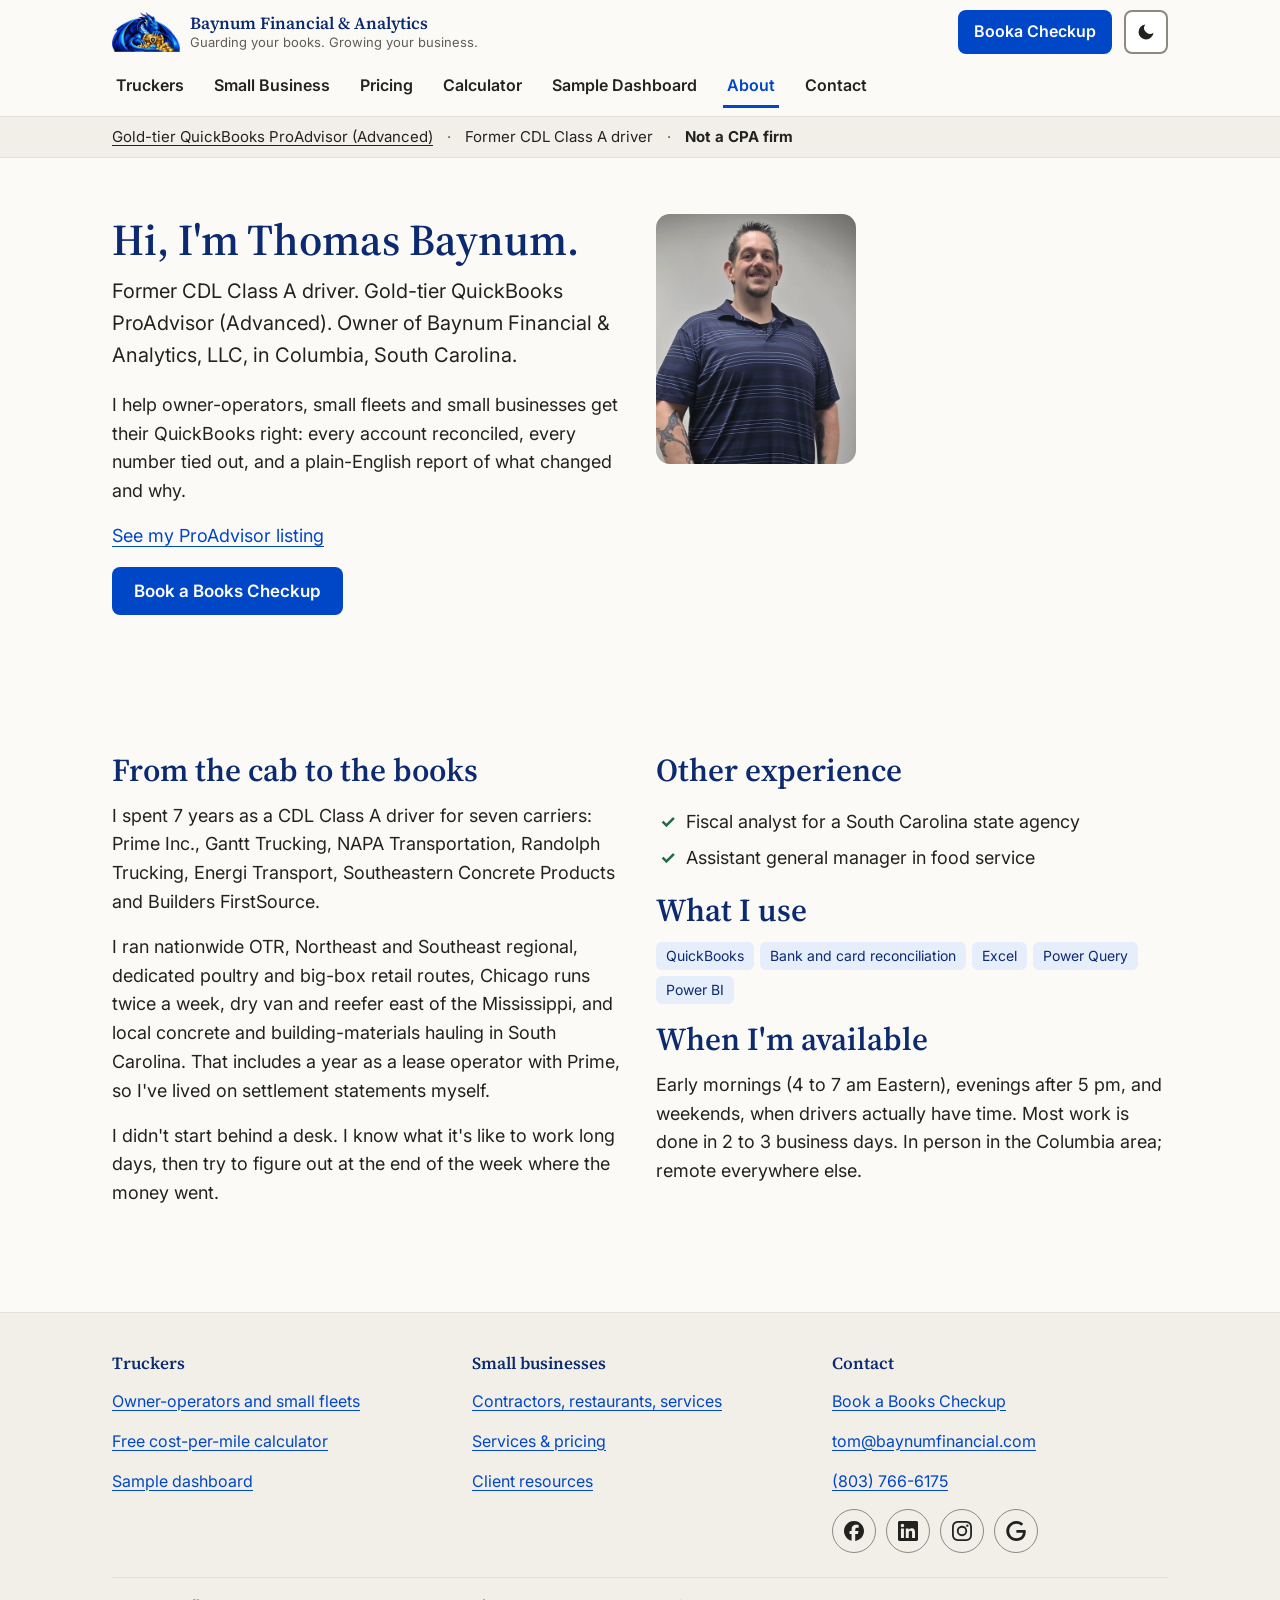
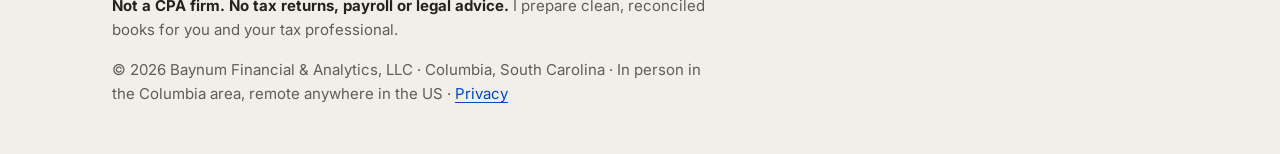
==== about/index.html @ c6dfffc3 "Redesign: desktop and mobile site in the portfolio style New pages: truckers, small business, pricin" ====
<!doctype html>
<html lang="en">
<head>
  <meta charset="utf-8">
  <meta name="viewport" content="width=device-width, initial-scale=1">
  <script>document.documentElement.classList.add('js');(function(){try{var t=localStorage.getItem('theme');if(t)document.documentElement.dataset.theme=t;}catch(e){}})();</script>
  <script async src="https://www.googletagmanager.com/gtag/js?id=G-1WZKCX57DY"></script>
  <script>
    window.dataLayer = window.dataLayer || [];
    function gtag(){dataLayer.push(arguments);}
    gtag('js', new Date());
    gtag('config', 'G-1WZKCX57DY');
  </script>
  <title>About Thomas Baynum | Baynum Financial &amp; Analytics</title>
  <meta name="description" content="Former CDL Class A driver for seven carriers and Gold-tier QuickBooks ProAdvisor (Advanced). Owner of Baynum Financial & Analytics, LLC in Columbia, SC.">
  <link rel="canonical" href="https://baynumfinancial.com/about/">
  <meta property="og:type" content="website">
  <meta property="og:site_name" content="Baynum Financial &amp; Analytics, LLC">
  <meta property="og:title" content="About Thomas Baynum | Baynum Financial &amp; Analytics">
  <meta property="og:description" content="Former CDL Class A driver for seven carriers and Gold-tier QuickBooks ProAdvisor (Advanced). Owner of Baynum Financial & Analytics, LLC in Columbia, SC.">
  <meta property="og:url" content="https://baynumfinancial.com/about/">
  <meta property="og:image" content="https://baynumfinancial.com/assets/og-image.jpg">
  <meta property="og:image:width" content="1200">
  <meta property="og:image:height" content="630">
  <meta property="og:image:alt" content="Blue dragon guarding a gold treasure chest. Guarding your books. Growing your business.">
  <meta name="twitter:card" content="summary_large_image">
  <meta name="twitter:image" content="https://baynumfinancial.com/assets/og-image.jpg">
  <meta name="theme-color" content="#FBFAF6" media="(prefers-color-scheme: light)">
  <meta name="theme-color" content="#15171C" media="(prefers-color-scheme: dark)">
  <link rel="icon" href="/assets/favicon.ico" sizes="any">
  <link rel="apple-touch-icon" href="/assets/apple-touch-icon.png">
  <link rel="preconnect" href="https://fonts.googleapis.com">
  <link rel="preconnect" href="https://fonts.gstatic.com" crossorigin>
  <link href="https://fonts.googleapis.com/css2?family=Inter:wght@400;600;700&family=Source+Serif+4:wght@500;600&display=swap" rel="stylesheet">
  <link rel="stylesheet" href="/assets/site.css">
</head>
<body>
<a class="skip-link" href="#main">Skip to main content</a>
<header class="site-header">
  <div class="wrap header-bar">
    <a class="brand" href="/">
      <img src="/assets/logo-mark-96.webp" width="82" height="48" alt="">
      <span>Baynum Financial &amp; Analytics<small>Guarding your books. Growing your business.</small></span>
    </a>
    <a class="btn btn-primary btn-sm header-cta" href="/contact/" data-track="header_book_click">Book<span class="hide-sm"> a Checkup</span></a>
    <button class="nav-toggle" type="button" aria-expanded="false" aria-controls="site-nav" hidden>Menu</button>
    <button type="button" class="theme-toggle" aria-pressed="false" data-theme-toggle>
      <span class="visually-hidden">Dark theme</span><svg aria-hidden="true" width="20" height="20" viewBox="0 0 24 24"><path fill="currentColor" d="M21 12.8A9 9 0 1 1 11.2 3a7 7 0 0 0 9.8 9.8z"/></svg>
    </button>
    <nav id="site-nav" aria-label="Main">
      <ul class="nav-list">
        <li><a href="/truckers/">Truckers</a></li>
        <li><a href="/small-business/">Small Business</a></li>
        <li><a href="/pricing/">Pricing</a></li>
        <li><a href="/cost-per-mile/">Calculator</a></li>
        <li><a href="/sample-dashboard/">Sample Dashboard</a></li>
        <li><a href="/about/" aria-current="page">About</a></li>
        <li><a href="/contact/">Contact</a></li>
      </ul>
    </nav>
  </div>
</header>
<div class="cred-strip">
  <div class="wrap">
    <span><a href="https://proadvisor.intuit.com/app/accountant/search?searchId=thomas-baynum" target="_blank" rel="noopener">Gold-tier QuickBooks ProAdvisor (Advanced)</a></span>
    <span>Former CDL Class A driver</span>
    <span><strong>Not a CPA firm</strong></span>
  </div>
</div>
<main id="main">

<section class="hero">
  <div class="wrap split">
    <div>
      <h1>Hi, I'm Thomas Baynum.</h1>
      <p class="lede">Former CDL Class A driver. Gold-tier QuickBooks ProAdvisor (Advanced). Owner of Baynum Financial &amp; Analytics, LLC, in Columbia, South Carolina.</p>
      <p>I help owner-operators, small fleets and small businesses get their QuickBooks right: every account reconciled, every number tied out, and a plain-English report of what changed and why.</p>
      <p><a href="https://proadvisor.intuit.com/app/accountant/search?searchId=thomas-baynum" target="_blank" rel="noopener">See my ProAdvisor listing</a></p>
      <div class="btn-row"><a class="btn btn-primary btn-block" href="/contact/" data-track="book_click">Book a Books Checkup</a></div>
    </div>
    <img class="photo" src="/assets/owner-thomas-baynum.jpg" width="480" height="600" alt="Thomas Baynum, owner of Baynum Financial &amp; Analytics, smiling in a navy striped polo">
  </div>
</section>
<section class="section" id="cab">
  <div class="wrap split">
    <div>
      <h2>From the cab to the books</h2>
      <p>I spent 7 years as a CDL Class A driver for seven carriers: Prime Inc., Gantt Trucking, NAPA Transportation, Randolph Trucking, Energi Transport, Southeastern Concrete Products and Builders FirstSource.</p>
      <p>I ran nationwide OTR, Northeast and Southeast regional, dedicated poultry and big-box retail routes, Chicago runs twice a week, dry van and reefer east of the Mississippi, and local concrete and building-materials hauling in South Carolina. That includes a year as a lease operator with Prime, so I've lived on settlement statements myself.</p>
      <p>I didn't start behind a desk. I know what it's like to work long days, then try to figure out at the end of the week where the money went.</p>
    </div>
    <div>
      <h2>Other experience</h2>
      <ul class="checklist">
        <li>Fiscal analyst for a South Carolina state agency</li>
        <li>Assistant general manager in food service</li>
      </ul>
      <h2>What I use</h2>
      <ul class="tags"><li class="tag">QuickBooks</li><li class="tag">Bank and card reconciliation</li><li class="tag">Excel</li><li class="tag">Power Query</li><li class="tag">Power BI</li></ul>
      <h2>When I'm available</h2>
      <p>Early mornings (4 to 7 am Eastern), evenings after 5 pm, and weekends, when drivers actually have time. Most work is done in 2 to 3 business days. In person in the Columbia area; remote everywhere else.</p>
    </div>
  </div>
</section>

</main>
<footer class="site-footer">
  <div class="wrap">
    <div class="footer-grid">
      <div>
        <h2>Truckers</h2>
        <ul>
          <li><a href="/truckers/">Owner-operators and small fleets</a></li>
          <li><a href="/cost-per-mile/">Free cost-per-mile calculator</a></li>
          <li><a href="/sample-dashboard/">Sample dashboard</a></li>
        </ul>
      </div>
      <div>
        <h2>Small businesses</h2>
        <ul>
          <li><a href="/small-business/">Contractors, restaurants, services</a></li>
          <li><a href="/pricing/">Services &amp; pricing</a></li>
          <li><a href="/resources.html">Client resources</a></li>
        </ul>
      </div>
      <div>
        <h2>Contact</h2>
        <ul>
          <li><a href="/contact/">Book a Books Checkup</a></li>
          <li><a href="mailto:tom@baynumfinancial.com">tom@baynumfinancial.com</a></li>
          <li><a href="tel:+18037666175">(803) 766-6175</a></li>
        </ul>
        <nav class="social" aria-label="Find Baynum Financial &amp; Analytics online">
        <a href="https://www.facebook.com/share/19sVhgPAaU/" target="_blank" rel="noopener" aria-label="Facebook" title="Facebook" data-network="facebook"><svg viewBox="0 0 24 24" aria-hidden="true"><path d="M9.101 23.691v-7.98H6.627v-3.667h2.474v-1.58c0-4.085 1.848-5.978 5.858-5.978.401 0 .955.042 1.468.103a8.68 8.68 0 0 1 1.141.195v3.325a8.623 8.623 0 0 0-.653-.036 26.805 26.805 0 0 0-.733-.009c-.707 0-1.259.096-1.675.309a1.686 1.686 0 0 0-.679.622c-.258.42-.374.995-.374 1.752v1.297h3.919l-.386 2.103-.287 1.564h-3.246v8.245C19.396 23.238 24 18.179 24 12.044c0-6.627-5.373-12-12-12s-12 5.373-12 12c0 5.628 3.874 10.35 9.101 11.647Z"/></svg></a>
        <a href="https://www.linkedin.com/company/baynumfinancial" target="_blank" rel="noopener" aria-label="LinkedIn" title="LinkedIn" data-network="linkedin"><svg viewBox="0 0 24 24" aria-hidden="true"><path d="M20.447 20.452h-3.554v-5.569c0-1.328-.027-3.037-1.852-3.037-1.853 0-2.136 1.445-2.136 2.939v5.667H9.351V9h3.414v1.561h.046c.477-.9 1.637-1.85 3.37-1.85 3.601 0 4.267 2.37 4.267 5.455v6.286zM5.337 7.433c-1.144 0-2.063-.926-2.063-2.065 0-1.138.92-2.063 2.063-2.063 1.14 0 2.064.925 2.064 2.063 0 1.139-.925 2.065-2.064 2.065zm1.782 13.019H3.555V9h3.564v11.452zM22.225 0H1.771C.792 0 0 .774 0 1.729v20.542C0 23.227.792 24 1.771 24h20.451C23.2 24 24 23.227 24 22.271V1.729C24 .774 23.2 0 22.222 0h.003z"/></svg></a>
        <a href="https://www.instagram.com/baynumbookkeeping/" target="_blank" rel="noopener" aria-label="Instagram" title="Instagram" data-network="instagram"><svg viewBox="0 0 24 24" aria-hidden="true"><path d="M7.0301.084c-1.2768.0602-2.1487.264-2.911.5634-.7888.3075-1.4575.72-2.1228 1.3877-.6652.6677-1.075 1.3368-1.3802 2.127-.2954.7638-.4956 1.6365-.552 2.914-.0564 1.2775-.0689 1.6882-.0626 4.947.0062 3.2586.0206 3.6671.0825 4.9473.061 1.2765.264 2.1482.5635 2.9107.308.7889.72 1.4573 1.388 2.1228.6679.6655 1.3365 1.0743 2.1285 1.38.7632.295 1.6361.4961 2.9134.552 1.2773.056 1.6884.069 4.9462.0627 3.2578-.0062 3.668-.0207 4.9478-.0814 1.28-.0607 2.147-.2652 2.9098-.5633.7889-.3086 1.4578-.72 2.1228-1.3881.665-.6682 1.0745-1.3378 1.3795-2.1284.2957-.7632.4966-1.636.552-2.9124.056-1.2809.0692-1.6898.063-4.948-.0063-3.2583-.021-3.6668-.0817-4.9465-.0607-1.2797-.264-2.1487-.5633-2.9117-.3084-.7889-.72-1.4568-1.3876-2.1228C21.2982 1.33 20.628.9208 19.8378.6165 19.074.321 18.2017.1197 16.9244.0645 15.6471.0093 15.236-.005 11.977.0014 8.718.0076 8.31.0215 7.0301.0839m.1402 21.6932c-1.17-.0509-1.8053-.2453-2.2287-.408-.5606-.216-.96-.4771-1.3819-.895-.422-.4178-.6811-.8186-.9-1.378-.1644-.4234-.3624-1.058-.4171-2.228-.0595-1.2645-.072-1.6442-.079-4.848-.007-3.2037.0053-3.583.0607-4.848.05-1.169.2456-1.805.408-2.2282.216-.5613.4762-.96.895-1.3816.4188-.4217.8184-.6814 1.3783-.9003.423-.1651 1.0575-.3614 2.227-.4171 1.2655-.06 1.6447-.072 4.848-.079 3.2033-.007 3.5835.005 4.8495.0608 1.169.0508 1.8053.2445 2.228.408.5608.216.96.4754 1.3816.895.4217.4194.6816.8176.9005 1.3787.1653.4217.3617 1.056.4169 2.2263.0602 1.2655.0739 1.645.0796 4.848.0058 3.203-.0055 3.5834-.061 4.848-.051 1.17-.245 1.8055-.408 2.2294-.216.5604-.4763.96-.8954 1.3814-.419.4215-.8181.6811-1.3783.9-.4224.1649-1.0577.3617-2.2262.4174-1.2656.0595-1.6448.072-4.8493.079-3.2045.007-3.5825-.006-4.848-.0608M16.953 5.5864A1.44 1.44 0 1 0 18.39 4.144a1.44 1.44 0 0 0-1.437 1.4424M5.8385 12.012c.0067 3.4032 2.7706 6.1557 6.173 6.1493 3.4026-.0065 6.157-2.7701 6.1506-6.1733-.0065-3.4032-2.771-6.1565-6.174-6.1498-3.403.0067-6.156 2.771-6.1496 6.1738M8 12.0077a4 4 0 1 1 4.008 3.9921A3.9996 3.9996 0 0 1 8 12.0077"/></svg></a>
        <a href="https://share.google/xo7Ijdk0C8H3DV2c4" target="_blank" rel="noopener" aria-label="Google Business Profile" title="Google Business Profile" data-network="google"><svg viewBox="0 0 24 24" aria-hidden="true"><path d="M12.48 10.92v3.28h7.84c-.24 1.84-.853 3.187-1.787 4.133-1.147 1.147-2.933 2.4-6.053 2.4-4.827 0-8.6-3.893-8.6-8.72s3.773-8.72 8.6-8.72c2.6 0 4.507 1.027 5.907 2.347l2.307-2.307C18.747 1.44 16.133 0 12.48 0 5.867 0 .307 5.387.307 12s5.56 12 12.173 12c3.573 0 6.267-1.173 8.373-3.36 2.16-2.16 2.84-5.213 2.84-7.667 0-.76-.053-1.467-.173-2.053H12.48z"/></svg></a>
        </nav>
      </div>
    </div>
    <div class="footer-legal">
      <p><strong>Not a CPA firm. No tax returns, payroll or legal advice.</strong> I prepare clean, reconciled books for you and your tax professional.</p>
      <p>© 2026 Baynum Financial &amp; Analytics, LLC · Columbia, South Carolina · In person in the Columbia area, remote anywhere in the US · <a href="/privacy.html">Privacy</a></p>
    </div>
  </div>
</footer>
<script src="/assets/site.js" defer></script>
</body>
</html>
---- assets/site.css ----
/* Baynum Financial & Analytics - site styles (Nov 2026 redesign)
   Calm ledger look from Thomas's portfolio + dragon blue and chest gold.
   Colours and contrast ratios: trucking-site/01-designer-audit.md, section 3. */

/* ---------- Theme tokens ---------- */
:root {
  color-scheme: light;
  --bg:#FBFAF6; --surface:#FFFFFF; --surface-2:#F1EFE8;
  --border:#E3E0D6; --border-strong:#8C8A80;
  --text:#22231F; --muted:#5E5D57; --heading:#0B2A6F;
  --brand:#0047C8; --brand-hover:#003A9E; --on-brand:#FFFFFF;
  --focus:#0060F0; --glow-rgb:0 96 240;
  --tag-bg:#E6EEFC; --tag-text:#0B2A6F;
  --gold:#F5C842; --gold-text:#7A5600; --gold-tint:#FFF6DD;
  --error:#A3201A; --error-border:#B3261E; --error-bg:#FDECEA;
  --ok:#1F6B45;
  --font-sans:"Inter", system-ui, -apple-system, "Segoe UI", Roboto, sans-serif;
  --font-serif:"Source Serif 4", Georgia, "Times New Roman", serif;
  --fs-sm:1rem; --fs-base:1.125rem; --fs-lg:1.25rem; --fs-h3:1.375rem;
  --fs-h2:clamp(1.5rem, 1.2rem + 1.2vw, 2rem);
  --fs-h1:clamp(1.875rem, 1.4rem + 2vw, 2.75rem);
  --fs-kpi:clamp(1.5rem, 1.2rem + 1vw, 2rem);
  --gutter:16px; --max:1120px;
}
@media (prefers-color-scheme: dark) {
  :root:not([data-theme="light"]) {
    color-scheme: dark;
    --bg:#15171C; --surface:#1E2128; --surface-2:#262A32;
    --border:#3A3E46; --border-strong:#6B6F78;
    --text:#ECEAE3; --muted:#B4B2A9; --heading:#ECEAE3;
    --brand:#7FB0FF; --brand-hover:#A9C9FF; --on-brand:#0B0D12;
    --focus:#7FB0FF; --glow-rgb:127 176 255;
    --tag-bg:#1D2B4A; --tag-text:#CFE0FF;
    --gold:#F2C94C; --gold-text:#F2C94C; --gold-tint:#3A3220;
    --error:#FFB4AE; --error-border:#FF6B60; --error-bg:#3A1F1F;
    --ok:#8FD6AE;
  }
}
:root[data-theme="dark"] {
  color-scheme: dark;
  --bg:#15171C; --surface:#1E2128; --surface-2:#262A32;
  --border:#3A3E46; --border-strong:#6B6F78;
  --text:#ECEAE3; --muted:#B4B2A9; --heading:#ECEAE3;
  --brand:#7FB0FF; --brand-hover:#A9C9FF; --on-brand:#0B0D12;
  --focus:#7FB0FF; --glow-rgb:127 176 255;
  --tag-bg:#1D2B4A; --tag-text:#CFE0FF;
  --gold:#F2C94C; --gold-text:#F2C94C; --gold-tint:#3A3220;
  --error:#FFB4AE; --error-border:#FF6B60; --error-bg:#3A1F1F;
  --ok:#8FD6AE;
}
@media (min-width:768px) { :root { --gutter:24px; } }
@media (min-width:1024px) { :root { --gutter:32px; } }

/* ---------- Base ---------- */
*, *::before, *::after { box-sizing:border-box; }
html { background:var(--bg); font-size:100%; -webkit-text-size-adjust:100%; scroll-behavior:smooth; }
body { margin:0; background:var(--bg); color:var(--text); font:400 var(--fs-base)/1.6 var(--font-sans); }
img { max-width:100%; height:auto; display:block; }
h1, h2, h3, .lede-serif { font-family:var(--font-serif); font-weight:600; color:var(--heading); line-height:1.2; text-wrap:balance; }
h1 { font-size:var(--fs-h1); margin:0 0 .5rem; }
h2 { font-size:var(--fs-h2); margin:0 0 .75rem; }
h3 { font-size:var(--fs-h3); margin:0 0 .4rem; }
p, li { max-width:68ch; }
p { margin:0 0 1rem; }
a { color:var(--brand); text-underline-offset:.2em; }
a:hover { color:var(--brand-hover); }
.lede { font-size:var(--fs-lg); color:var(--text); margin-bottom:1.25rem; }
.fine, small { font-size:var(--fs-sm); color:var(--muted); }
.num, .kpi strong, td.num { font-variant-numeric:tabular-nums; }
.visually-hidden { position:absolute !important; width:1px; height:1px; overflow:hidden; clip:rect(0 0 0 0); white-space:nowrap; }
.skip-link { position:absolute; left:-999px; top:8px; z-index:20; background:var(--surface); padding:8px 12px; border-radius:6px; }
.skip-link:focus { left:8px; }

/* ---------- Layout ---------- */
.wrap { width:100%; max-width:var(--max); margin:0 auto; padding:0 var(--gutter); }
.section { padding:48px 0; }
.section + .section { border-top:1px solid var(--border); }
@media (min-width:1024px) { .section { padding:64px 0; } }
.hero { padding:32px 0 40px; }
@media (min-width:1024px) { .hero { padding:56px 0 56px; } }
.hero-grid { display:grid; gap:32px; align-items:center; }
@media (min-width:900px) { .hero-grid { grid-template-columns:1.25fr .75fr; } }
.hero-art { max-width:360px; margin:0 auto; border-radius:16px; }
.grid { display:grid; gap:16px; grid-template-columns:repeat(auto-fit, minmax(260px, 1fr)); }
.grid-2 { display:grid; gap:16px; }
@media (min-width:720px) { .grid-2 { grid-template-columns:1fr 1fr; } }
.split { display:grid; gap:32px; }
@media (min-width:900px) { .split { grid-template-columns:1fr 1fr; align-items:start; } }

/* ---------- Header and navigation ---------- */
.site-header { position:relative; z-index:10; background:var(--bg); border-bottom:1px solid var(--border); }
@media (min-width:900px) { .site-header { position:sticky; top:0; } }
.header-bar { display:flex; flex-wrap:wrap; align-items:center; gap:8px 12px; padding-top:8px; padding-bottom:8px; }
.brand { display:flex; align-items:center; gap:10px; margin-right:auto; min-height:48px; color:var(--heading); text-decoration:none; font:600 1.0625rem/1.15 var(--font-serif); }
.brand img { width:auto; height:40px; }
.brand small { display:block; font:400 .8125rem var(--font-sans); color:var(--muted); }
@media (max-width:420px) { .brand small { display:none; } }
.nav-toggle { min-height:44px; min-width:72px; font:600 1rem var(--font-sans); color:var(--text); background:var(--surface); border:2px solid var(--border-strong); border-radius:8px; cursor:pointer; }
#site-nav { flex-basis:100%; }
.nav-list { list-style:none; margin:0; padding:0; display:flex; flex-wrap:wrap; gap:4px 16px; }
.nav-list a { display:flex; align-items:center; min-height:44px; padding:0 4px; color:var(--text); text-decoration:none; font-weight:600; }
.nav-list a:hover { color:var(--brand); }
.nav-list a[aria-current="page"] { box-shadow:inset 0 -3px 0 var(--brand); color:var(--brand); }
.js #site-nav { display:none; }
.js #site-nav.is-open { display:block; }
.js .nav-list { flex-direction:column; gap:0; }
.js .nav-list a { min-height:52px; border-top:1px solid var(--border); font-size:var(--fs-lg); }
.theme-toggle { min-height:44px; min-width:44px; display:inline-flex; align-items:center; justify-content:center; color:var(--text); background:var(--surface); border:2px solid var(--border-strong); border-radius:8px; cursor:pointer; }
@media (min-width:900px) {
  /* Desktop: brand, Book button and theme on the first row; menu on its own row under them */
  .nav-toggle { display:none !important; }
  .header-cta { order:2; }
  .theme-toggle { order:3; }
  .js #site-nav, #site-nav { display:block; flex-basis:100%; order:4; }
  .js .nav-list { flex-direction:row; gap:4px 22px; }
  .js .nav-list a { min-height:44px; border-top:0; font-size:1rem; }
}
@media (min-width:1360px) {
  /* Wide screens: everything on one row */
  .js #site-nav, #site-nav { flex-basis:auto; order:2; margin-left:8px; }
  .header-cta { order:3; }
  .theme-toggle { order:4; }
  .js .nav-list { gap:4px 18px; }
  .brand { margin-right:auto; }
}
.cred-strip { background:var(--surface-2); border-bottom:1px solid var(--border); font-size:.9375rem; color:var(--text); }
.cred-strip .wrap { display:flex; flex-wrap:wrap; gap:2px 14px; padding-top:8px; padding-bottom:8px; }
.cred-strip span + span::before { content:"·"; margin-right:14px; color:var(--muted); }
.cred-strip a { color:inherit; }
@media (max-width:599px) {
  .cred-strip { font-size:.875rem; }
  .cred-strip .wrap { gap:2px 12px; }
  .cred-strip span + span::before { content:none; }
  .hide-sm { display:none; }
  .brand { font-size:1rem; }
  .brand img { height:34px; }
}

/* ---------- Offer banner ---------- */
.offer { border:2px solid var(--gold); background:var(--gold-tint); border-radius:10px; padding:14px 16px; margin:0 0 1.25rem; }
.offer strong { color:var(--gold-text); }
.offer p { margin:0; }

/* ---------- Buttons ---------- */
.btn { display:inline-flex; align-items:center; justify-content:center; gap:.5rem; min-height:48px; padding:12px 20px; border-radius:8px; font:600 1.0625rem/1.2 var(--font-sans); text-decoration:none; border:2px solid transparent; cursor:pointer; transition:background-color .15s, border-color .15s, box-shadow .2s, transform .1s; }
.btn-primary { background:var(--brand); color:var(--on-brand); }
.btn-primary:hover { background:var(--brand-hover); color:var(--on-brand); }
.btn-secondary { background:var(--surface); color:var(--brand); border-color:var(--brand); }
.btn-secondary:hover { background:var(--tag-bg); }
.btn-sm { min-height:44px; padding:8px 14px; font-size:1rem; }
.header-cta { gap:0; }
.btn-block { width:100%; }
@media (min-width:640px) { .btn-block { width:auto; } }
.btn-row { display:flex; flex-wrap:wrap; gap:12px; align-items:center; margin:1rem 0; }

/* ---------- Cards, tiles, callouts, tags ---------- */
.card { border:1px solid var(--border); border-radius:10px; padding:24px; background:var(--surface); }
.card p:last-child { margin-bottom:0; }
a.card-link { display:block; text-decoration:none; color:var(--text); min-height:88px; transition:border-color .15s, box-shadow .2s; }
a.card-link:hover { border-color:var(--brand); box-shadow:0 0 0 3px rgb(var(--glow-rgb) / .18); }
a.card-link h3 { color:var(--brand); }
a.card-link h3::after { content:" →"; }
.audience-cards { display:grid; gap:16px; margin-top:1.5rem; }
@media (min-width:720px) { .audience-cards { grid-template-columns:1fr 1fr; } }
.kpis { display:grid; gap:12px; grid-template-columns:repeat(auto-fit, minmax(170px, 1fr)); margin:1rem 0 0; }
.kpi { background:var(--surface-2); border-radius:10px; padding:16px 18px; }
.kpi strong { display:block; font:600 var(--fs-kpi)/1.1 var(--font-sans); color:var(--brand); margin-bottom:4px; }
.kpi span { font-size:.9375rem; color:var(--muted); }
.kpi .sample { display:inline-block; margin-top:6px; font-size:.8125rem; font-weight:700; color:var(--gold-text); }
.callout { border-left:4px solid var(--brand); padding:12px 16px; margin:1.25rem 0; background:transparent; }
.callout p:last-child { margin-bottom:0; }
.callout-gold { border-left-color:var(--gold); background:var(--gold-tint); border-radius:0 8px 8px 0; }
.tags { display:flex; flex-wrap:wrap; gap:6px; margin:0 0 1rem; padding:0; list-style:none; }
.tag { display:inline-block; font-size:.875rem; padding:3px 10px; border-radius:6px; background:var(--tag-bg); color:var(--tag-text); }
.chip-gold { display:inline-block; font-size:.8125rem; font-weight:700; padding:2px 8px; border-radius:6px; background:var(--gold); color:#22231F; }
.steps { counter-reset:step; list-style:none; padding:0; margin:0; display:grid; gap:16px; }
@media (min-width:720px) { .steps { grid-template-columns:repeat(3, 1fr); } }
.steps li { counter-increment:step; position:relative; padding:20px 20px 20px 64px; border:1px solid var(--border); border-radius:10px; background:var(--surface); }
.steps li::before { content:counter(step); position:absolute; left:18px; top:18px; width:32px; height:32px; border-radius:50%; display:grid; place-items:center; background:var(--brand); color:var(--on-brand); font-weight:700; }
.checklist { padding-left:0; list-style:none; }
.checklist li { position:relative; padding-left:30px; margin-bottom:.5rem; }
.checklist li::before { content:"✓"; position:absolute; left:4px; color:var(--ok); font-weight:700; }
.nolist li::before { content:"✕"; color:var(--error); }
.photo { width:200px; border-radius:14px; }
@media (max-width:600px) { .photo { width:160px; } }
.sample-banner { max-width:none; margin:0; position:sticky; top:0; z-index:5; background:var(--gold-tint); border-bottom:2px solid var(--gold); color:var(--text); font-weight:700; text-align:center; padding:10px 16px; }
@media (min-width:900px) { .sample-banner { top:var(--header-h, 0px); } }

/* ---------- Tables (stack into cards on phones) ---------- */
.price-table { width:100%; border-collapse:collapse; background:var(--surface); border:1px solid var(--border); border-radius:10px; overflow:hidden; }
.price-table th, .price-table td { text-align:left; padding:14px 16px; border-bottom:1px solid var(--border); vertical-align:top; }
.price-table thead th { background:var(--surface-2); font-size:.9375rem; }
@media (max-width:640px) {
  .price-table thead { display:none; }
  .price-table tr { display:block; border-bottom:1px solid var(--border); padding:8px 0; }
  .price-table td { display:block; border:0; padding:4px 16px; }
  .price-table td::before { content:attr(data-label) ": "; font-weight:600; color:var(--muted); }
}

/* ---------- FAQ ---------- */
details.faq { border:1px solid var(--border); border-radius:10px; background:var(--surface); margin-bottom:10px; }
details.faq summary { min-height:52px; padding:14px 18px; cursor:pointer; font-weight:600; list-style-position:inside; }
details.faq > div { padding:0 18px 16px; }

/* ---------- Footer ---------- */
.site-footer { border-top:1px solid var(--border); background:var(--surface-2); margin-top:24px; padding:40px 0 32px; font-size:1rem; }
.footer-grid { display:grid; gap:24px; grid-template-columns:repeat(auto-fit, minmax(200px, 1fr)); }
.site-footer h2 { font-size:1.0625rem; margin-bottom:.5rem; }
.site-footer ul { list-style:none; margin:0; padding:0; }
.site-footer li a { display:inline-flex; min-height:40px; align-items:center; }
.footer-legal { margin-top:24px; padding-top:16px; border-top:1px solid var(--border); color:var(--muted); font-size:.9375rem; }
.footer-legal strong { color:var(--text); }
.social { display:flex; gap:10px; margin-top:8px; }
.social a { width:44px; height:44px; display:inline-flex; align-items:center; justify-content:center; border-radius:50%; border:1px solid var(--border-strong); color:var(--text); }
.social svg { width:20px; height:20px; fill:currentColor; }

/* ---------- Glow: landing on a section, pressing and focusing ---------- */
:where(section, article, .card, .kpi, .callout, h2, h3, .field)[id] { scroll-margin-top:6rem; }
@media (max-width:1023px) { :where(section, article, .card, .callout, h2, h3, .field)[id] { scroll-margin-top:1rem; } }
:target, .is-landed { border-radius:10px; animation:target-glow 2.4s ease-out 1; }
@keyframes target-glow {
  0%   { box-shadow:0 0 0 6px rgb(var(--glow-rgb) / .45), 0 0 24px rgb(var(--glow-rgb) / .35); background-color:rgb(var(--glow-rgb) / .10); }
  60%  { box-shadow:0 0 0 6px rgb(var(--glow-rgb) / .25), 0 0 16px rgb(var(--glow-rgb) / .15); background-color:rgb(var(--glow-rgb) / .06); }
  100% { box-shadow:0 0 0 6px rgb(var(--glow-rgb) / 0); background-color:transparent; }
}
[tabindex="-1"]:focus { outline:none; }
a, button, summary, .btn, input, select, textarea { -webkit-tap-highlight-color:transparent; }
:where(a, button, summary, .btn, input, select, textarea):focus-visible { outline:3px solid var(--focus); outline-offset:3px; box-shadow:0 0 0 7px rgb(var(--glow-rgb) / .22); border-radius:6px; }
.btn:active, a.card-link:active { transform:translateY(1px); box-shadow:0 0 0 4px rgb(var(--glow-rgb) / .35), 0 0 18px rgb(var(--glow-rgb) / .45); }
a:not(.btn):not(.card-link):active { background-color:rgb(var(--glow-rgb) / .14); border-radius:4px; }
@media (prefers-reduced-motion: reduce) {
  html { scroll-behavior:auto; }
  *, *::before, *::after { animation-duration:.01ms !important; transition-duration:.01ms !important; }
  :target, .is-landed { animation:none; box-shadow:inset 4px 0 0 var(--focus); background-color:rgb(var(--glow-rgb) / .08); }
  .btn:active, a.card-link:active { transform:none; }
}
@media (forced-colors: active) {
  :where(a, button, summary, .btn, input, select, textarea):focus-visible { outline:3px solid Highlight; box-shadow:none; }
  :target, .is-landed { outline:3px solid Highlight; animation:none; }
}

/* ---------- Forms and the red "Information needed" box ---------- */
.form { max-width:640px; }
.field { margin:0 0 20px; padding:12px; border:2px solid transparent; border-radius:8px; }
fieldset.field { min-width:0; }
label, legend { display:block; font-weight:600; margin-bottom:6px; }
.hint, .optional { display:block; color:var(--muted); font-size:var(--fs-sm); font-weight:400; margin:0 0 6px; }
.optional { display:inline; }
input[type=text], input[type=email], input[type=tel], input:not([type]), select, textarea {
  width:100%; min-height:48px; padding:10px 12px; font:inherit; font-size:max(1rem, 16px);
  color:var(--text); background:var(--surface); border:2px solid var(--border-strong); border-radius:6px;
}
textarea { min-height:120px; }
.money { position:relative; }
.money::before { content:"$"; position:absolute; left:12px; top:50%; transform:translateY(-50%); color:var(--muted); pointer-events:none; }
.money input { padding-left:26px; }
.choice { display:flex; gap:10px; align-items:center; min-height:44px; font-weight:400; margin:0; }
.choice input { width:22px; height:22px; accent-color:var(--brand); flex:0 0 auto; }
.field.is-invalid { border-color:var(--error-border); border-left-width:6px; background:var(--error-bg); }
.field.is-invalid input, .field.is-invalid select, .field.is-invalid textarea { border-color:var(--error-border); }
.field-error { display:flex; gap:8px; align-items:flex-start; margin:8px 0 0; color:var(--error); font-weight:600; }
.field-error[hidden] { display:none; }
.field-error::before { content:""; flex:0 0 20px; height:20px; margin-top:2px; background:currentColor;
  -webkit-mask:url("data:image/svg+xml,%3Csvg xmlns='http://www.w3.org/2000/svg' viewBox='0 0 24 24'%3E%3Cpath d='M12 2 1 21h22L12 2zm0 6 1 .9-.4 6.6h-1.2L11 8.9 12 8zm0 9.2a1.3 1.3 0 1 1 0 2.6 1.3 1.3 0 0 1 0-2.6z'/%3E%3C/svg%3E") center/contain no-repeat;
          mask:url("data:image/svg+xml,%3Csvg xmlns='http://www.w3.org/2000/svg' viewBox='0 0 24 24'%3E%3Cpath d='M12 2 1 21h22L12 2zm0 6 1 .9-.4 6.6h-1.2L11 8.9 12 8zm0 9.2a1.3 1.3 0 1 1 0 2.6 1.3 1.3 0 0 1 0-2.6z'/%3E%3C/svg%3E") center/contain no-repeat; }
.form-summary { margin:0 0 20px; padding:16px; border:2px solid var(--error-border); border-left-width:6px; border-radius:8px; background:var(--error-bg); color:var(--text); }
.form-summary[hidden] { display:none; }
.form-summary__title { display:flex; gap:8px; align-items:center; margin:0 0 6px; font-size:var(--fs-lg); color:var(--error); }
.form-summary a { color:var(--error); font-weight:600; }
.form-done { border:2px solid var(--ok); border-radius:10px; padding:20px; background:var(--surface); }
@media (forced-colors: active) { .field.is-invalid, .form-summary { border-color:Mark; } .field-error::before { background:CanvasText; } }

/* ---------- Calculator ---------- */
.calc { display:grid; gap:24px; }
@media (max-width:959px) { .calc-result { order:-1; } }
@media (min-width:960px) { .calc { grid-template-columns:1fr 380px; align-items:start; } .calc-result { position:sticky; top:calc(var(--header-h, 0px) + 16px); } }
.calc-fields { display:grid; gap:0 16px; }
@media (min-width:640px) { .calc-fields { grid-template-columns:1fr 1fr; } }
.calc-result { border:2px solid var(--brand); border-radius:12px; padding:20px; background:var(--surface); }
.calc-result .big { font:600 clamp(2rem, 1.6rem + 2vw, 2.75rem)/1.1 var(--font-sans); color:var(--brand); font-variant-numeric:tabular-nums; margin:4px 0 8px; }
.calc-result dl { display:grid; grid-template-columns:1fr auto; gap:6px 12px; margin:12px 0; }
.calc-result dt { color:var(--muted); }
.calc-result dd { margin:0; font-weight:600; text-align:right; font-variant-numeric:tabular-nums; }
.calc-say { font-weight:600; }
.is-loss { color:var(--error); }
.is-gain { color:var(--ok); }
.example-note { display:inline-block; font-size:.875rem; font-weight:700; color:var(--gold-text); }

/* ---------- Sample dashboard chart ---------- */
.bars { display:grid; gap:10px; margin:1rem 0; }
.bar-row { display:grid; grid-template-columns:150px 1fr 64px; gap:10px; align-items:center; font-size:1rem; }
@media (max-width:520px) { .bar-row { grid-template-columns:1fr 56px; } .bar-row .bar { grid-column:1 / -1; order:3; } }
.bar { height:18px; background:var(--surface-2); border-radius:9px; overflow:hidden; }
.bar i { display:block; height:100%; background:var(--brand); border-radius:9px; }
.bar-row.gold .bar i { background:var(--gold); }
.bar-row b { text-align:right; font-variant-numeric:tabular-nums; }
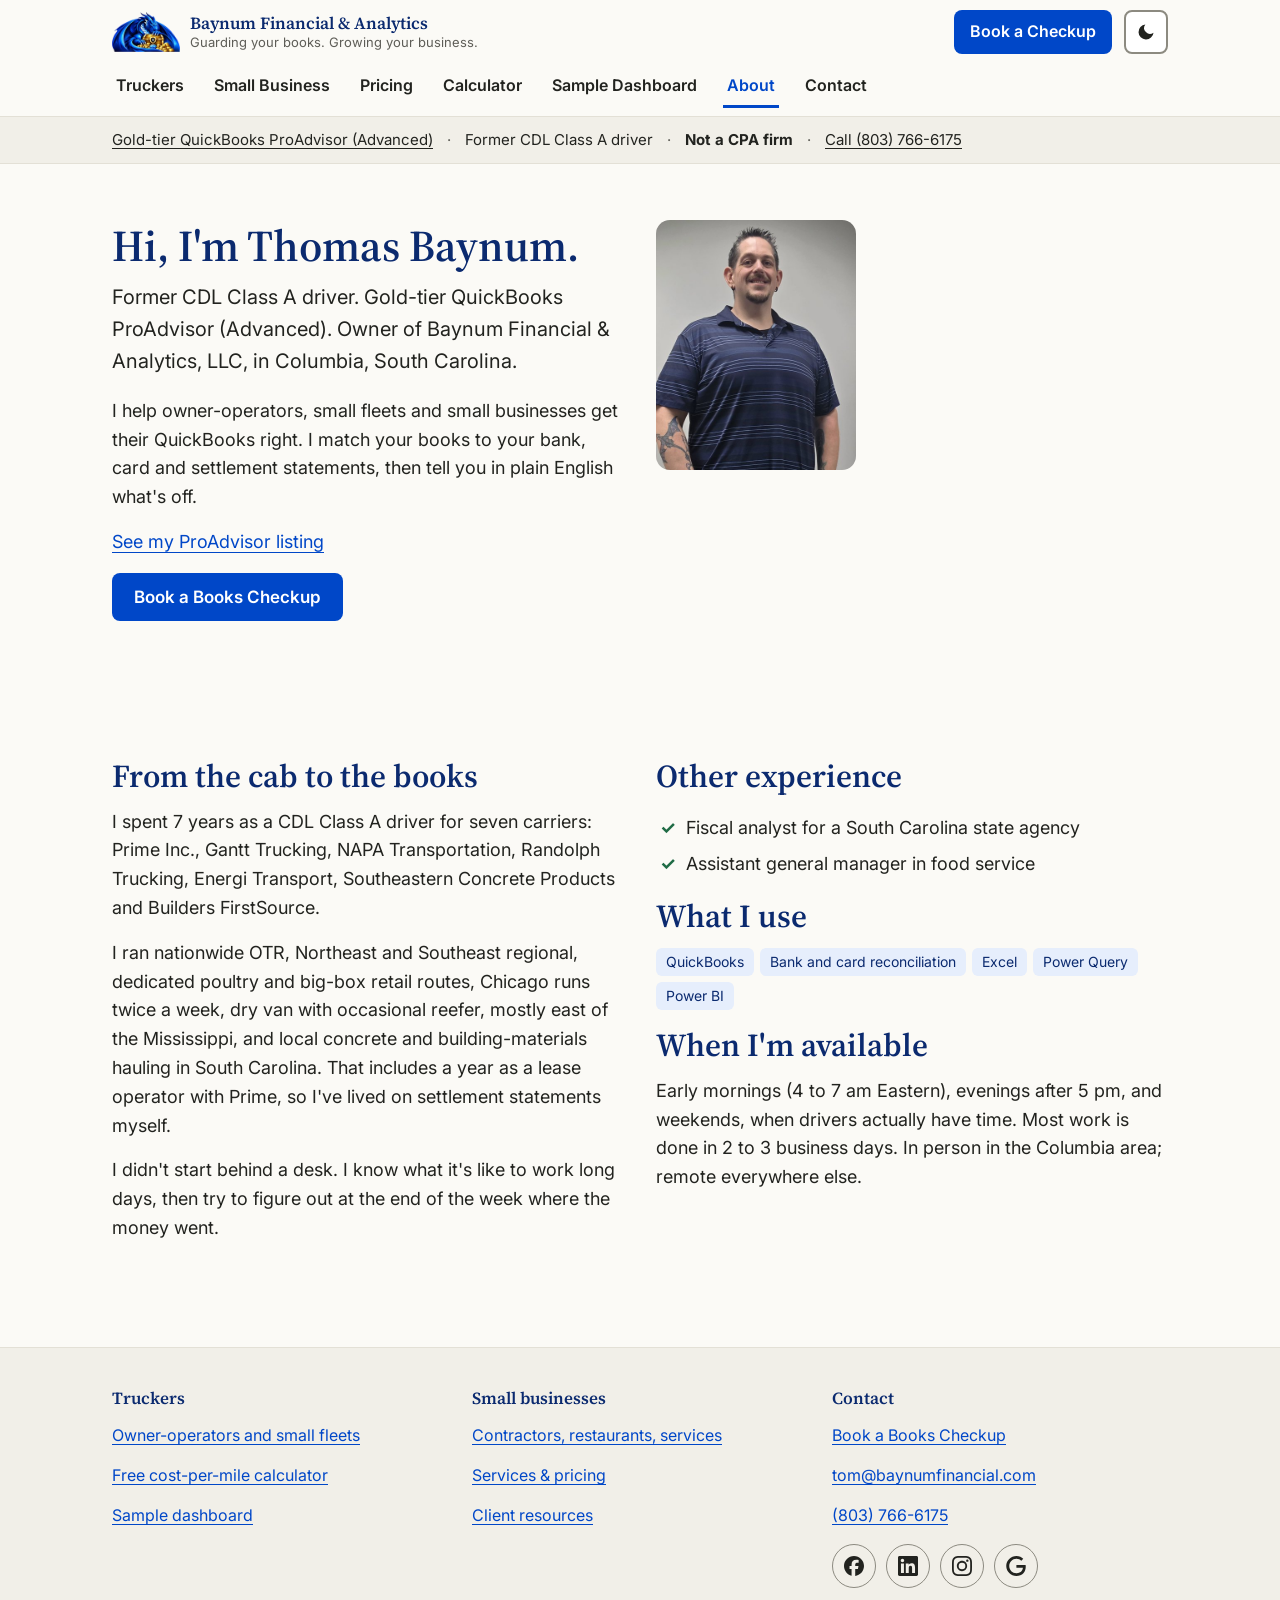
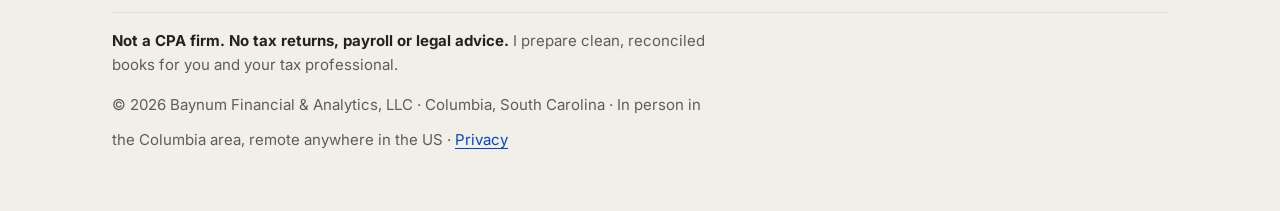
==== commit c53a3a79: "Apply Marketer and Designer review fixes Photo of Thomas in the home hero, clearer offer and pricing" ====
--- a/about/index.html
+++ b/about/index.html
@@ -42,7 +42,7 @@
       <img src="/assets/logo-mark-96.webp" width="82" height="48" alt="">
       <span>Baynum Financial &amp; Analytics<small>Guarding your books. Growing your business.</small></span>
     </a>
-    <a class="btn btn-primary btn-sm header-cta" href="/contact/" data-track="header_book_click">Book<span class="hide-sm"> a Checkup</span></a>
+    <a class="btn btn-primary btn-sm header-cta" href="/contact/" data-track="header_book_click">Book<span class="hide-sm">&nbsp;a Checkup</span></a>
     <button class="nav-toggle" type="button" aria-expanded="false" aria-controls="site-nav" hidden>Menu</button>
     <button type="button" class="theme-toggle" aria-pressed="false" data-theme-toggle>
       <span class="visually-hidden">Dark theme</span><svg aria-hidden="true" width="20" height="20" viewBox="0 0 24 24"><path fill="currentColor" d="M21 12.8A9 9 0 1 1 11.2 3a7 7 0 0 0 9.8 9.8z"/></svg>
@@ -65,6 +65,7 @@
     <span><a href="https://proadvisor.intuit.com/app/accountant/search?searchId=thomas-baynum" target="_blank" rel="noopener">Gold-tier QuickBooks ProAdvisor (Advanced)</a></span>
     <span>Former CDL Class A driver</span>
     <span><strong>Not a CPA firm</strong></span>
+    <span><a href="tel:+18037666175">Call (803) 766-6175</a></span>
   </div>
 </div>
 <main id="main">
@@ -74,7 +75,7 @@
     <div>
       <h1>Hi, I'm Thomas Baynum.</h1>
       <p class="lede">Former CDL Class A driver. Gold-tier QuickBooks ProAdvisor (Advanced). Owner of Baynum Financial &amp; Analytics, LLC, in Columbia, South Carolina.</p>
-      <p>I help owner-operators, small fleets and small businesses get their QuickBooks right: every account reconciled, every number tied out, and a plain-English report of what changed and why.</p>
+      <p>I help owner-operators, small fleets and small businesses get their QuickBooks right. I match your books to your bank, card and settlement statements, then tell you in plain English what's off.</p>
       <p><a href="https://proadvisor.intuit.com/app/accountant/search?searchId=thomas-baynum" target="_blank" rel="noopener">See my ProAdvisor listing</a></p>
       <div class="btn-row"><a class="btn btn-primary btn-block" href="/contact/" data-track="book_click">Book a Books Checkup</a></div>
     </div>
@@ -86,7 +87,7 @@
     <div>
       <h2>From the cab to the books</h2>
       <p>I spent 7 years as a CDL Class A driver for seven carriers: Prime Inc., Gantt Trucking, NAPA Transportation, Randolph Trucking, Energi Transport, Southeastern Concrete Products and Builders FirstSource.</p>
-      <p>I ran nationwide OTR, Northeast and Southeast regional, dedicated poultry and big-box retail routes, Chicago runs twice a week, dry van and reefer east of the Mississippi, and local concrete and building-materials hauling in South Carolina. That includes a year as a lease operator with Prime, so I've lived on settlement statements myself.</p>
+      <p>I ran nationwide OTR, Northeast and Southeast regional, dedicated poultry and big-box retail routes, Chicago runs twice a week, dry van with occasional reefer, mostly east of the Mississippi, and local concrete and building-materials hauling in South Carolina. That includes a year as a lease operator with Prime, so I've lived on settlement statements myself.</p>
       <p>I didn't start behind a desk. I know what it's like to work long days, then try to figure out at the end of the week where the money went.</p>
     </div>
     <div>
--- a/assets/site.css
+++ b/assets/site.css
@@ -79,8 +79,12 @@
 .hero { padding:32px 0 40px; }
 @media (min-width:1024px) { .hero { padding:56px 0 56px; } }
 .hero-grid { display:grid; gap:32px; align-items:center; }
-@media (min-width:900px) { .hero-grid { grid-template-columns:1.25fr .75fr; } }
-.hero-art { max-width:360px; margin:0 auto; border-radius:16px; }
+@media (min-width:900px) { .hero-grid { grid-template-columns:minmax(0,1.3fr) minmax(0,.7fr); } }
+.hero-grid > * { min-width:0; }
+.hero-art { max-width:320px; margin:0 auto; }
+.hero-art img { width:100%; height:auto; border-radius:16px; }
+.hero-art figcaption { margin-top:8px; font-size:.9375rem; color:var(--muted); text-align:center; }
+@media (max-width:899px) { .hero-art { display:none; } }
 .grid { display:grid; gap:16px; grid-template-columns:repeat(auto-fit, minmax(260px, 1fr)); }
 .grid-2 { display:grid; gap:16px; }
 @media (min-width:720px) { .grid-2 { grid-template-columns:1fr 1fr; } }
@@ -95,6 +99,7 @@
 .brand img { width:auto; height:40px; }
 .brand small { display:block; font:400 .8125rem var(--font-sans); color:var(--muted); }
 @media (max-width:420px) { .brand small { display:none; } }
+@media (max-width:359px) { .brand span { display:none; } }
 .nav-toggle { min-height:44px; min-width:72px; font:600 1rem var(--font-sans); color:var(--text); background:var(--surface); border:2px solid var(--border-strong); border-radius:8px; cursor:pointer; }
 #site-nav { flex-basis:100%; }
 .nav-list { list-style:none; margin:0; padding:0; display:flex; flex-wrap:wrap; gap:4px 16px; }
@@ -126,7 +131,8 @@
 .cred-strip { background:var(--surface-2); border-bottom:1px solid var(--border); font-size:.9375rem; color:var(--text); }
 .cred-strip .wrap { display:flex; flex-wrap:wrap; gap:2px 14px; padding-top:8px; padding-bottom:8px; }
 .cred-strip span + span::before { content:"·"; margin-right:14px; color:var(--muted); }
-.cred-strip a { color:inherit; }
+.cred-strip a { color:inherit; display:inline-block; min-height:44px; padding:11px 0; }
+.cred-strip .wrap { align-items:center; padding-top:0 !important; padding-bottom:0 !important; }
 @media (max-width:599px) {
   .cred-strip { font-size:.875rem; }
   .cred-strip .wrap { gap:2px 12px; }
@@ -158,8 +164,9 @@
 .card p:last-child { margin-bottom:0; }
 a.card-link { display:block; text-decoration:none; color:var(--text); min-height:88px; transition:border-color .15s, box-shadow .2s; }
 a.card-link:hover { border-color:var(--brand); box-shadow:0 0 0 3px rgb(var(--glow-rgb) / .18); }
-a.card-link h3 { color:var(--brand); }
-a.card-link h3::after { content:" →"; }
+a.card-link h3, a.card-link .card-title { color:var(--brand); }
+a.card-link h3::after, a.card-link .card-title::after { content:" →"; }
+.card-title { font-size:var(--fs-h3); margin:0 0 .4rem; }
 .audience-cards { display:grid; gap:16px; margin-top:1.5rem; }
 @media (min-width:720px) { .audience-cards { grid-template-columns:1fr 1fr; } }
 .kpis { display:grid; gap:12px; grid-template-columns:repeat(auto-fit, minmax(170px, 1fr)); margin:1rem 0 0; }
@@ -210,6 +217,7 @@
 .site-footer li a { display:inline-flex; min-height:40px; align-items:center; }
 .footer-legal { margin-top:24px; padding-top:16px; border-top:1px solid var(--border); color:var(--muted); font-size:.9375rem; }
 .footer-legal strong { color:var(--text); }
+.footer-legal a { display:inline-block; min-height:44px; padding:11px 0; }
 .social { display:flex; gap:10px; margin-top:8px; }
 .social a { width:44px; height:44px; display:inline-flex; align-items:center; justify-content:center; border-radius:50%; border:1px solid var(--border-strong); color:var(--text); }
 .social svg { width:20px; height:20px; fill:currentColor; }
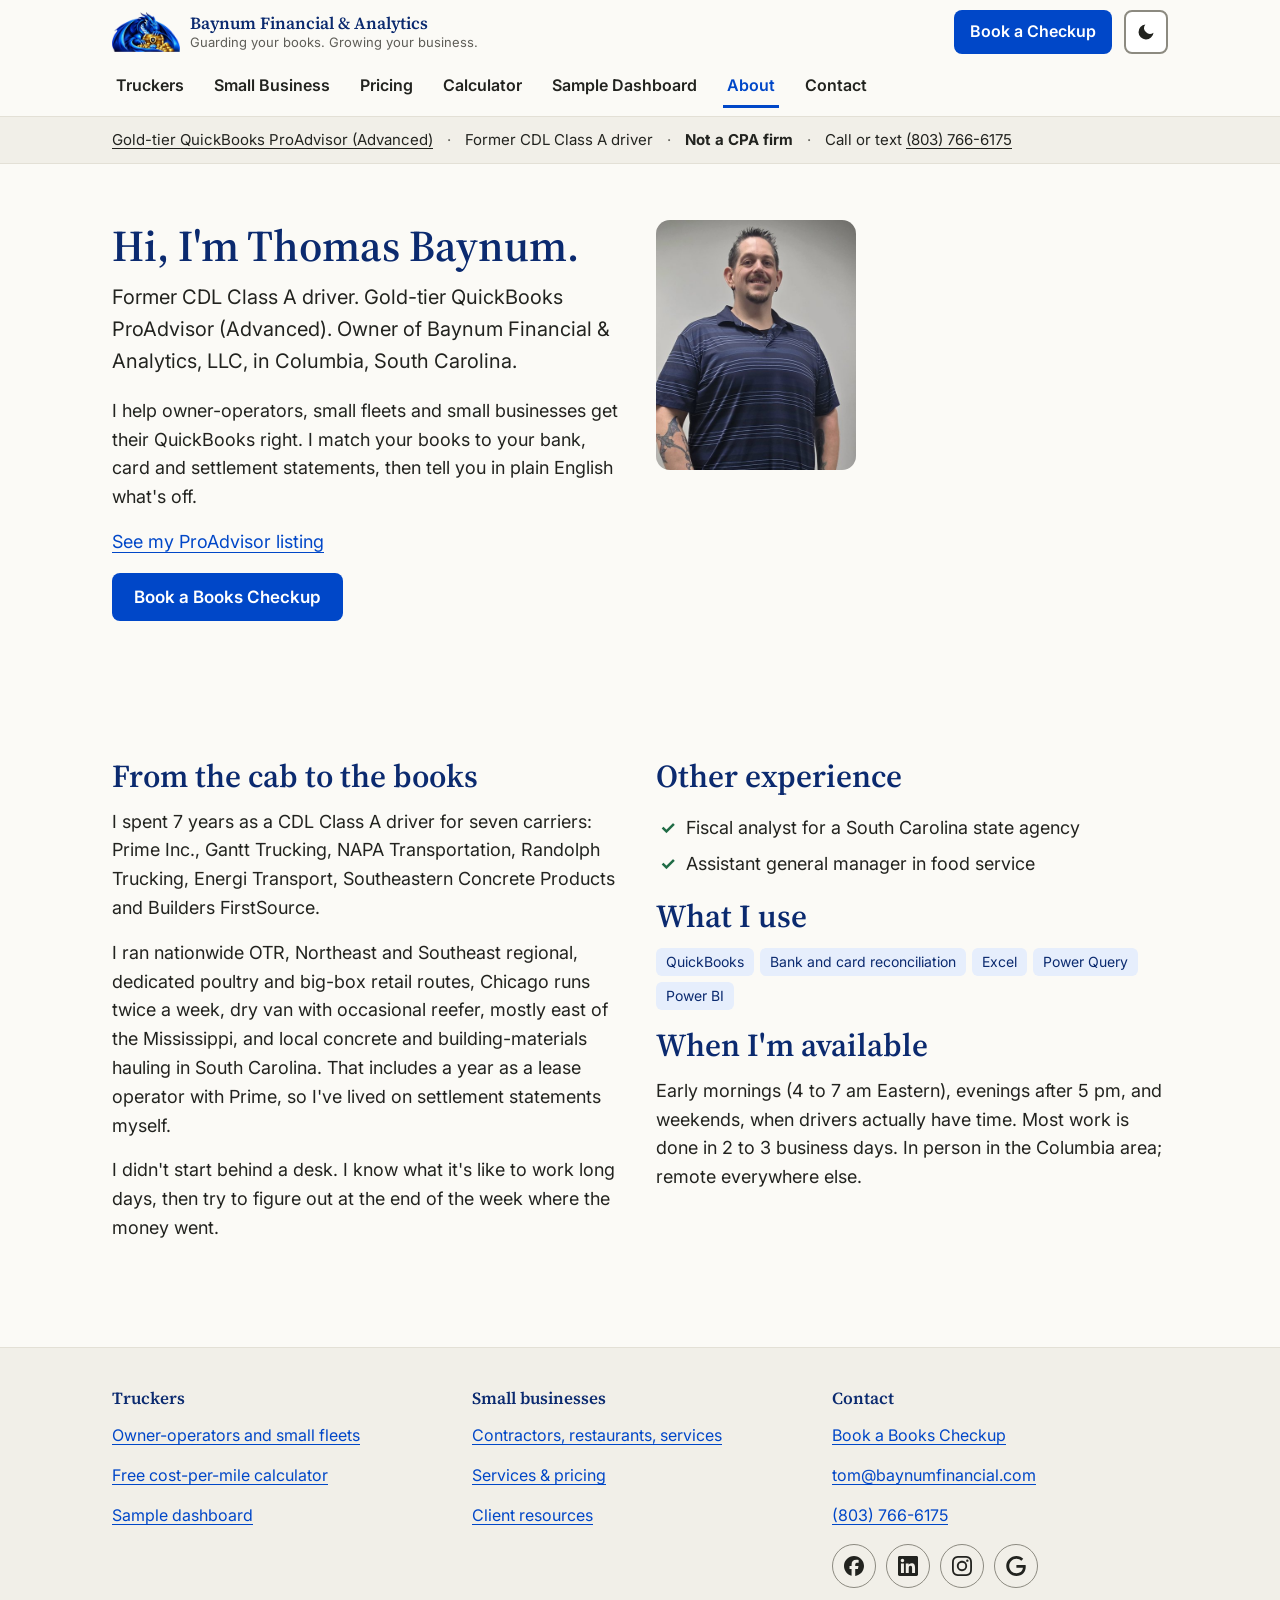
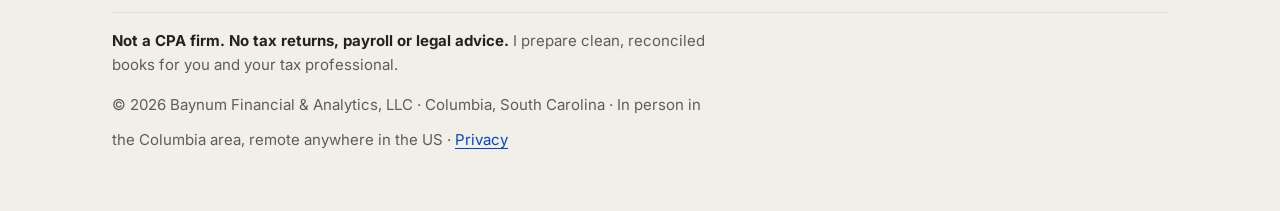
==== commit 2ea9fde0: "Say call or text for (803) 766-6175 Co-Authored-By: Claude Opus 5.5 <noreply@anthropic.com>" ====
--- a/about/index.html
+++ b/about/index.html
@@ -65,7 +65,7 @@
     <span><a href="https://proadvisor.intuit.com/app/accountant/search?searchId=thomas-baynum" target="_blank" rel="noopener">Gold-tier QuickBooks ProAdvisor (Advanced)</a></span>
     <span>Former CDL Class A driver</span>
     <span><strong>Not a CPA firm</strong></span>
-    <span><a href="tel:+18037666175">Call (803) 766-6175</a></span>
+    <span>Call or text <a href="tel:+18037666175">(803) 766-6175</a></span>
   </div>
 </div>
 <main id="main">
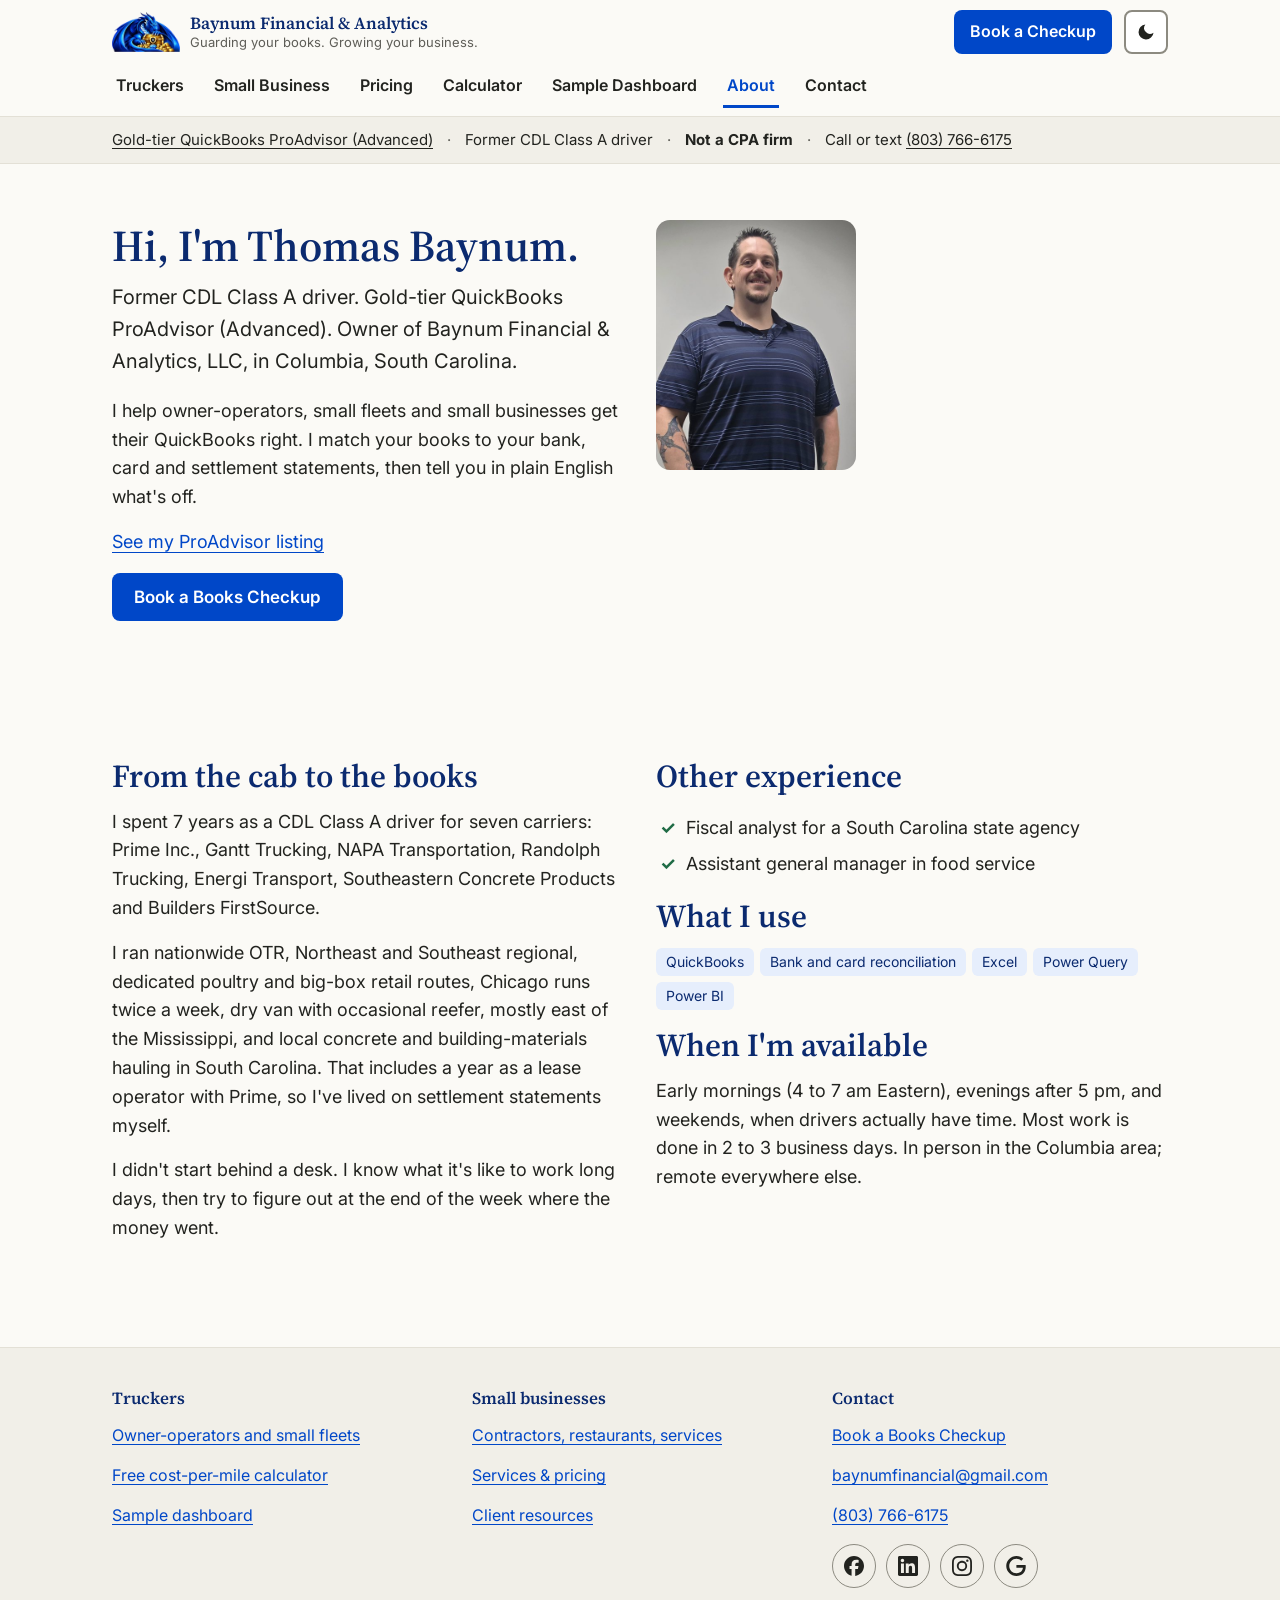
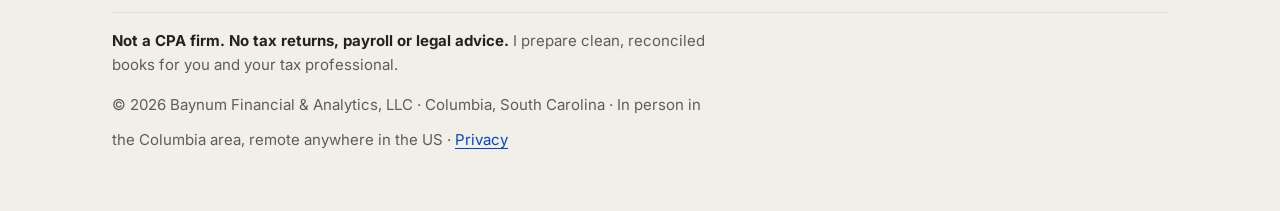
==== commit e444052d: "Use baynumfinancial@gmail.com as the contact email everywhere Co-Authored-By: Claude Opus 5.5 <norep" ====
--- a/about/index.html
+++ b/about/index.html
@@ -128,7 +128,7 @@
         <h2>Contact</h2>
         <ul>
           <li><a href="/contact/">Book a Books Checkup</a></li>
-          <li><a href="mailto:tom@baynumfinancial.com">tom@baynumfinancial.com</a></li>
+          <li><a href="mailto:baynumfinancial@gmail.com">baynumfinancial@gmail.com</a></li>
           <li><a href="tel:+18037666175">(803) 766-6175</a></li>
         </ul>
         <nav class="social" aria-label="Find Baynum Financial &amp; Analytics online">
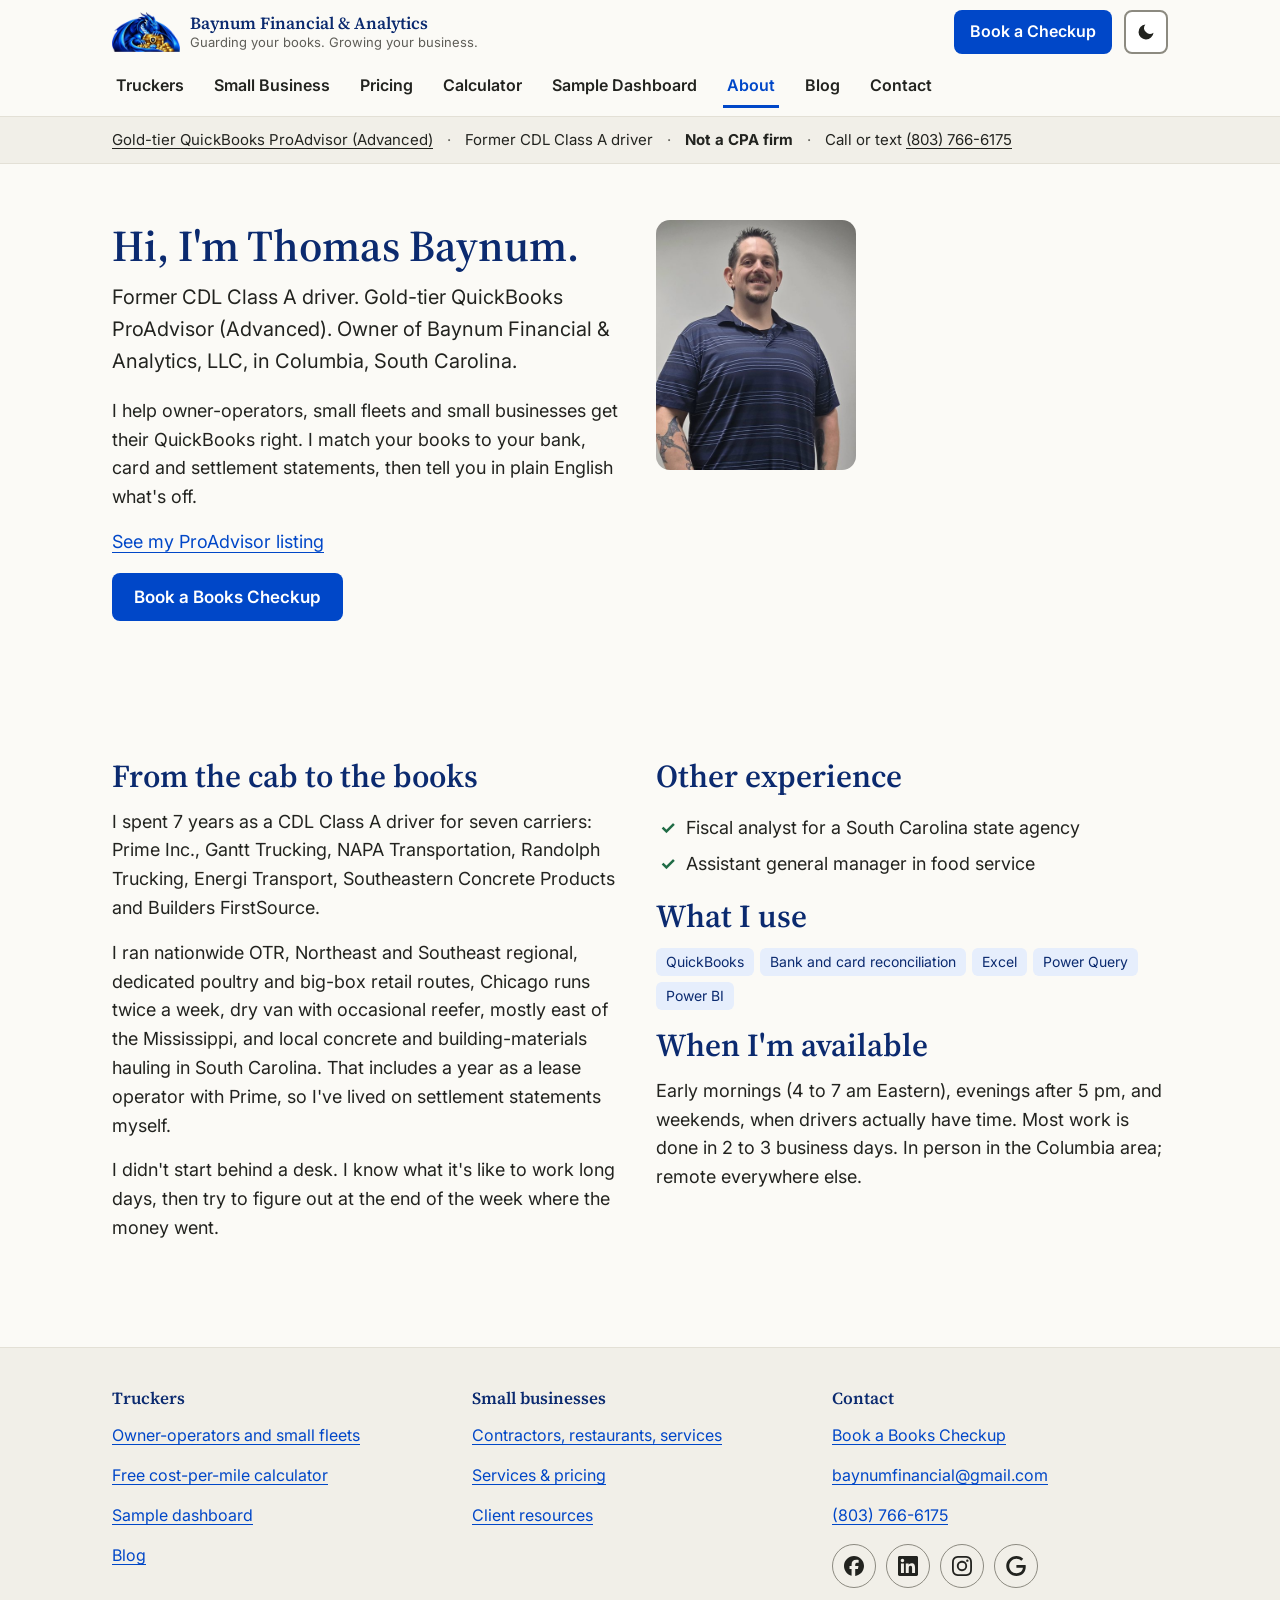
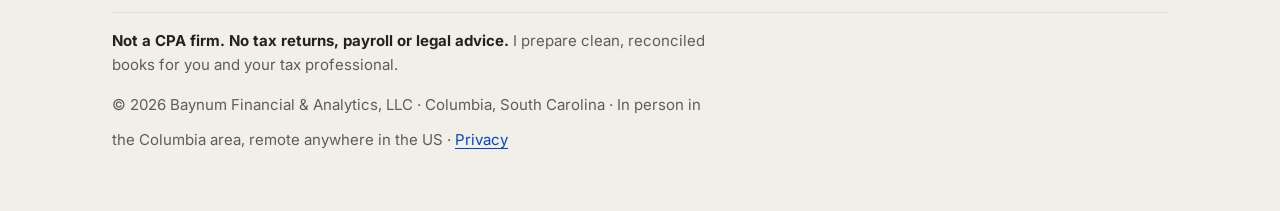
==== commit d86535e4: "Add blog with first post: What does each mile cost you? Co-Authored-By: Claude Opus 5.5 <noreply@ant" ====
--- a/about/index.html
+++ b/about/index.html
@@ -55,6 +55,7 @@
         <li><a href="/cost-per-mile/">Calculator</a></li>
         <li><a href="/sample-dashboard/">Sample Dashboard</a></li>
         <li><a href="/about/" aria-current="page">About</a></li>
+        <li><a href="/blog/">Blog</a></li>
         <li><a href="/contact/">Contact</a></li>
       </ul>
     </nav>
@@ -114,6 +115,7 @@
           <li><a href="/truckers/">Owner-operators and small fleets</a></li>
           <li><a href="/cost-per-mile/">Free cost-per-mile calculator</a></li>
           <li><a href="/sample-dashboard/">Sample dashboard</a></li>
+          <li><a href="/blog/">Blog</a></li>
         </ul>
       </div>
       <div>
--- a/assets/site.css
+++ b/assets/site.css
@@ -302,3 +302,10 @@
 .bar i { display:block; height:100%; background:var(--brand); border-radius:9px; }
 .bar-row.gold .bar i { background:var(--gold); }
 .bar-row b { text-align:right; font-variant-numeric:tabular-nums; }
+
+/* Calculator: "Example" tags. A box with a made-up number has a dashed border and a tag. */
+.ex-tag { display:inline-block; margin-left:6px; padding:0 8px; border:1.5px dashed var(--gold-text); border-radius:999px; font-size:.75rem; font-weight:700; line-height:1.5; color:var(--gold-text); vertical-align:middle; }
+.field:not(.is-example) .ex-tag { display:none; }
+.field.is-example input { border-style:dashed; }
+.calc-notes { margin:12px 0; padding:0; list-style:none; }
+.calc-notes li { margin-top:8px; padding-left:12px; border-left:3px solid var(--gold); font-size:.9375rem; }
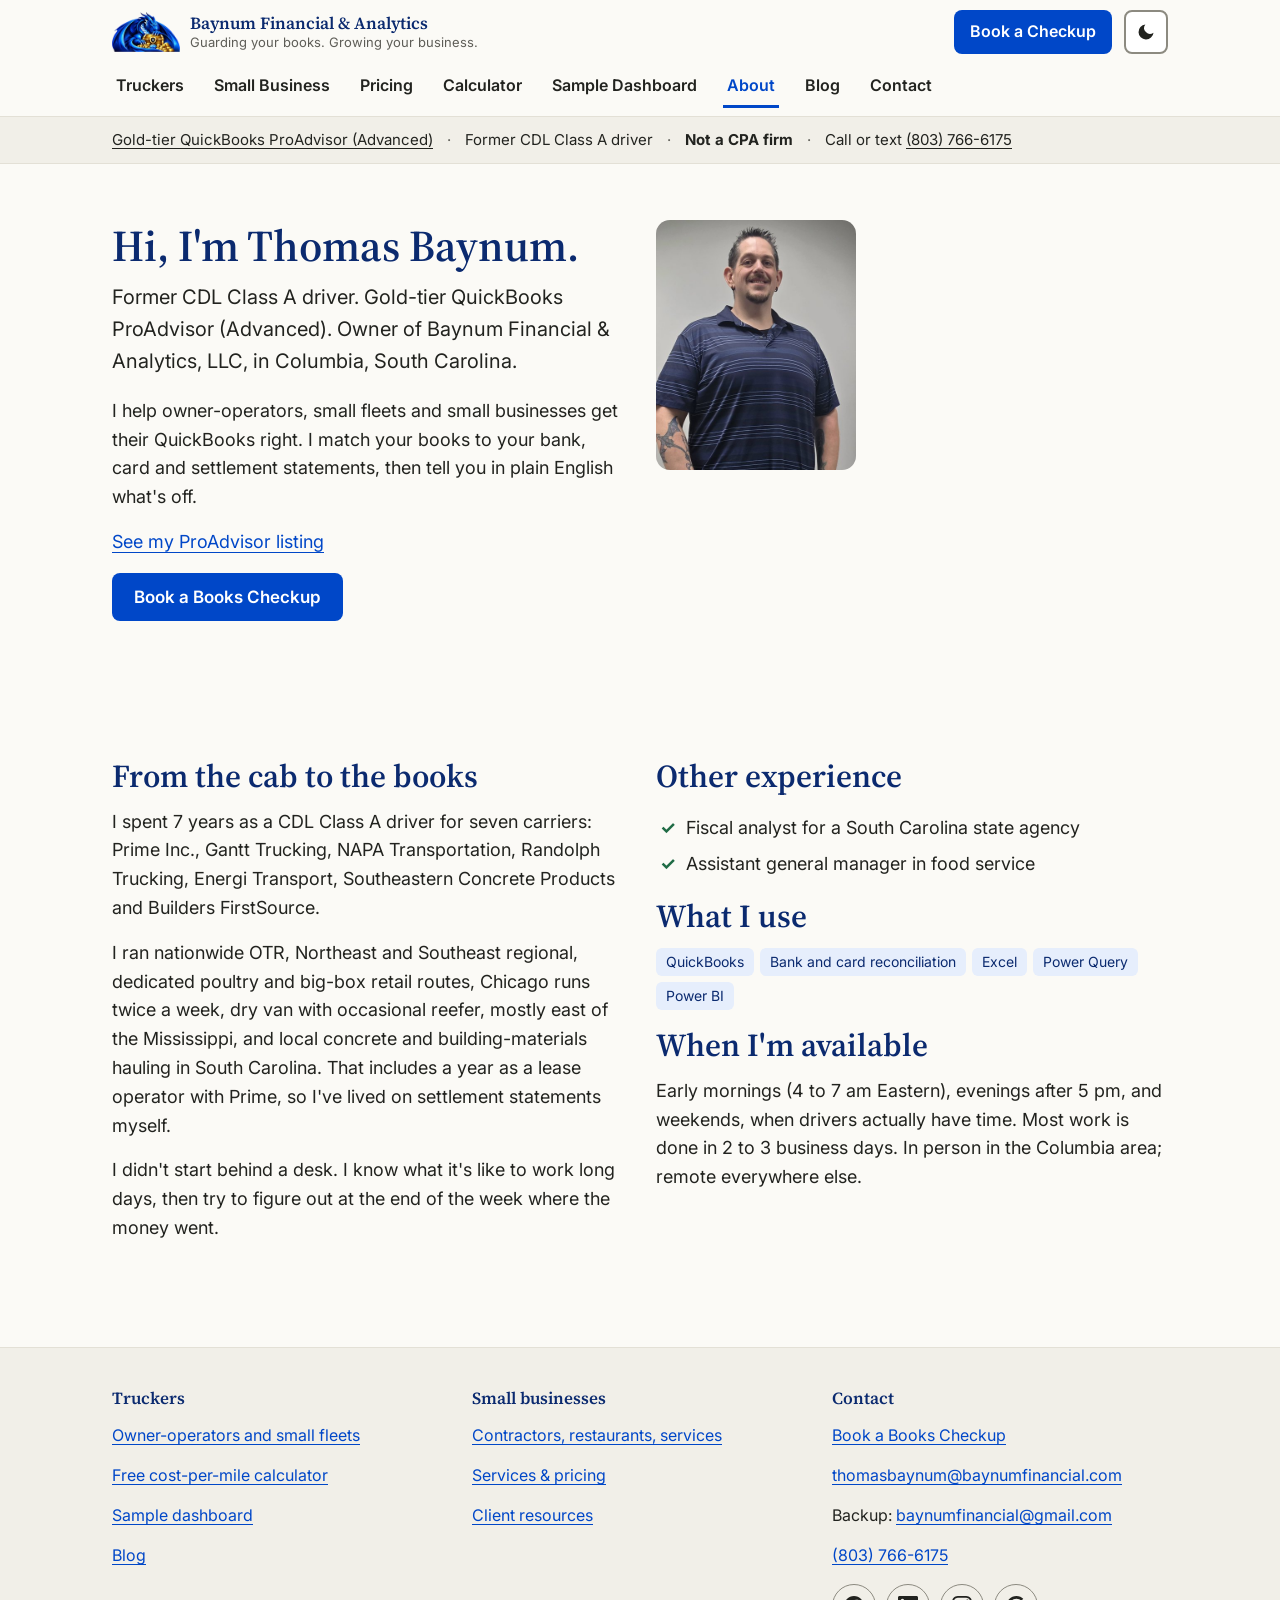
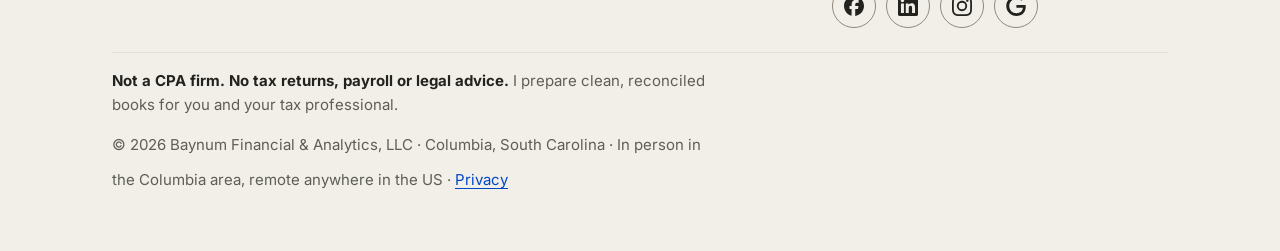
==== commit 2a310137: "Main email thomasbaynum@baynumfinancial.com, Gmail as backup Co-Authored-By: Claude Opus 5.5 <norepl" ====
--- a/about/index.html
+++ b/about/index.html
@@ -130,7 +130,8 @@
         <h2>Contact</h2>
         <ul>
           <li><a href="/contact/">Book a Books Checkup</a></li>
-          <li><a href="mailto:baynumfinancial@gmail.com">baynumfinancial@gmail.com</a></li>
+          <li><a href="mailto:thomasbaynum@baynumfinancial.com">thomasbaynum@baynumfinancial.com</a></li>
+          <li>Backup: <a href="mailto:baynumfinancial@gmail.com">baynumfinancial@gmail.com</a></li>
           <li><a href="tel:+18037666175">(803) 766-6175</a></li>
         </ul>
         <nav class="social" aria-label="Find Baynum Financial &amp; Analytics online">
